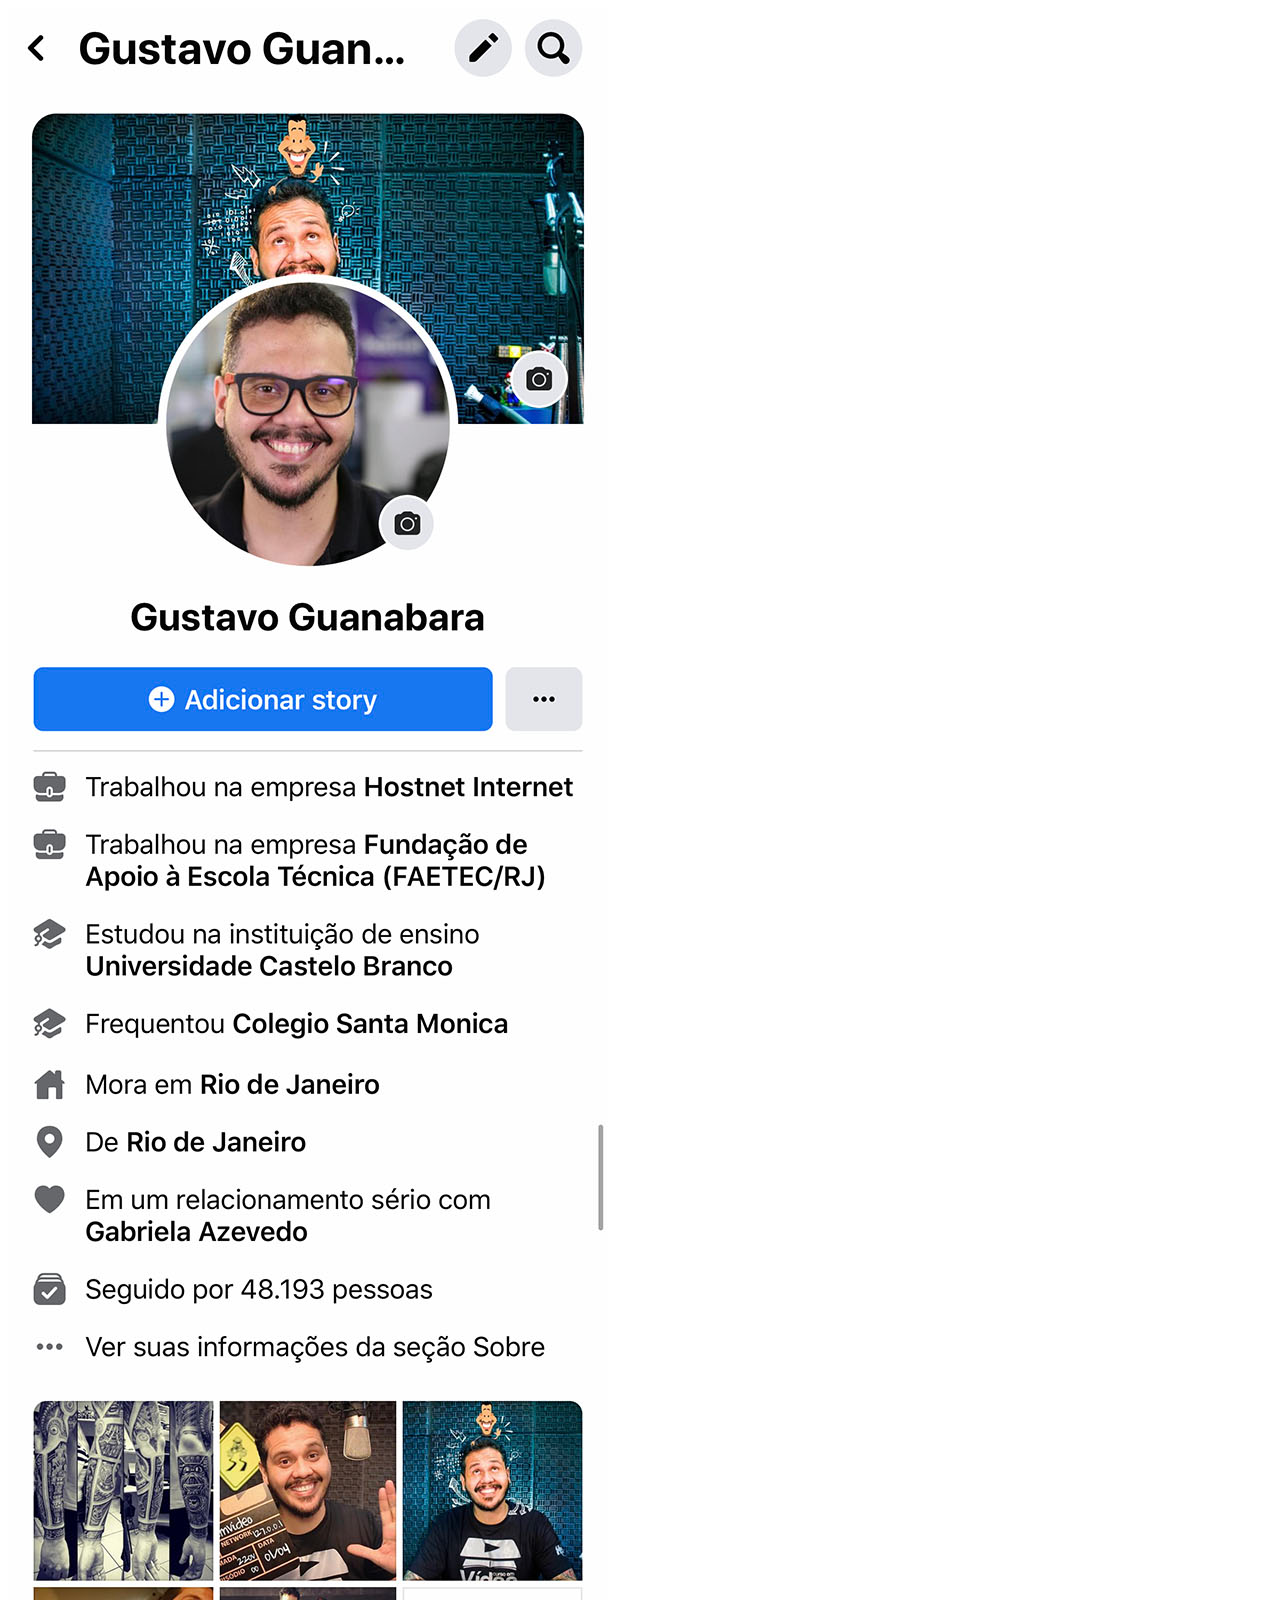
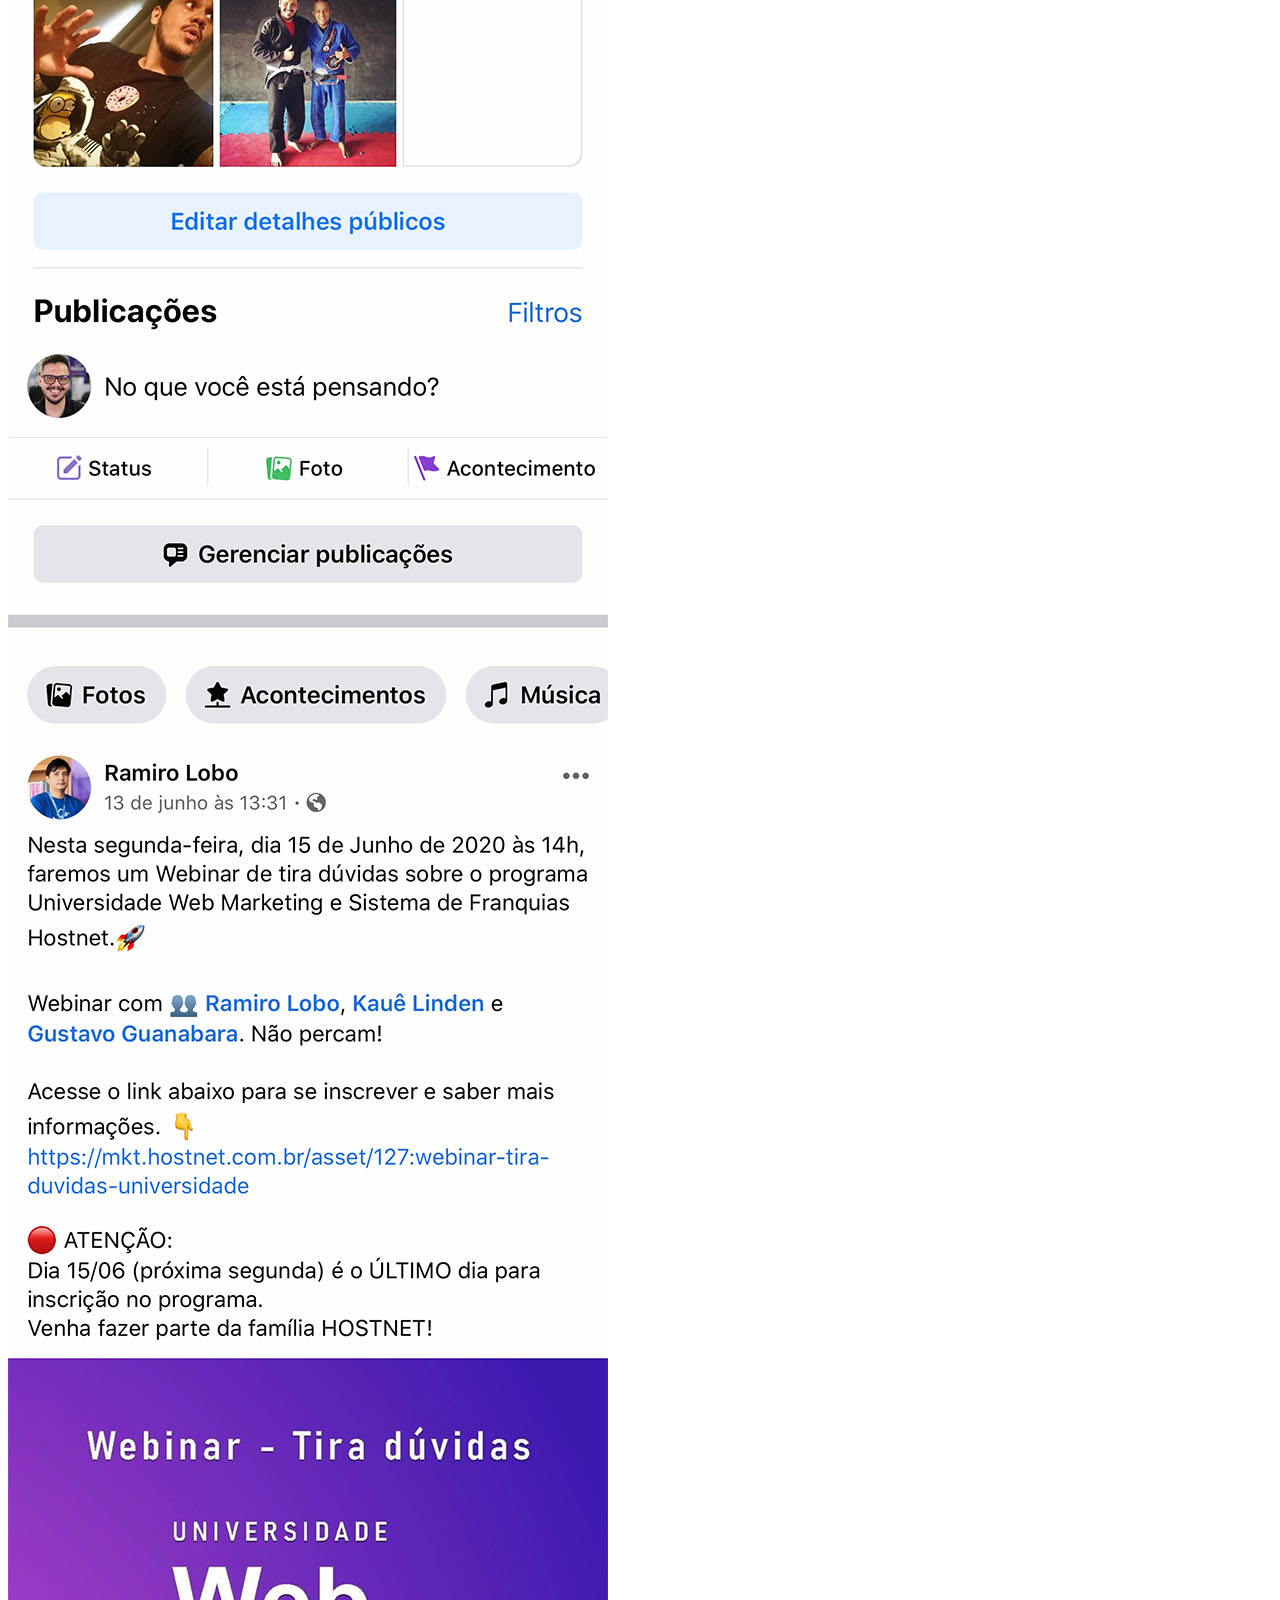
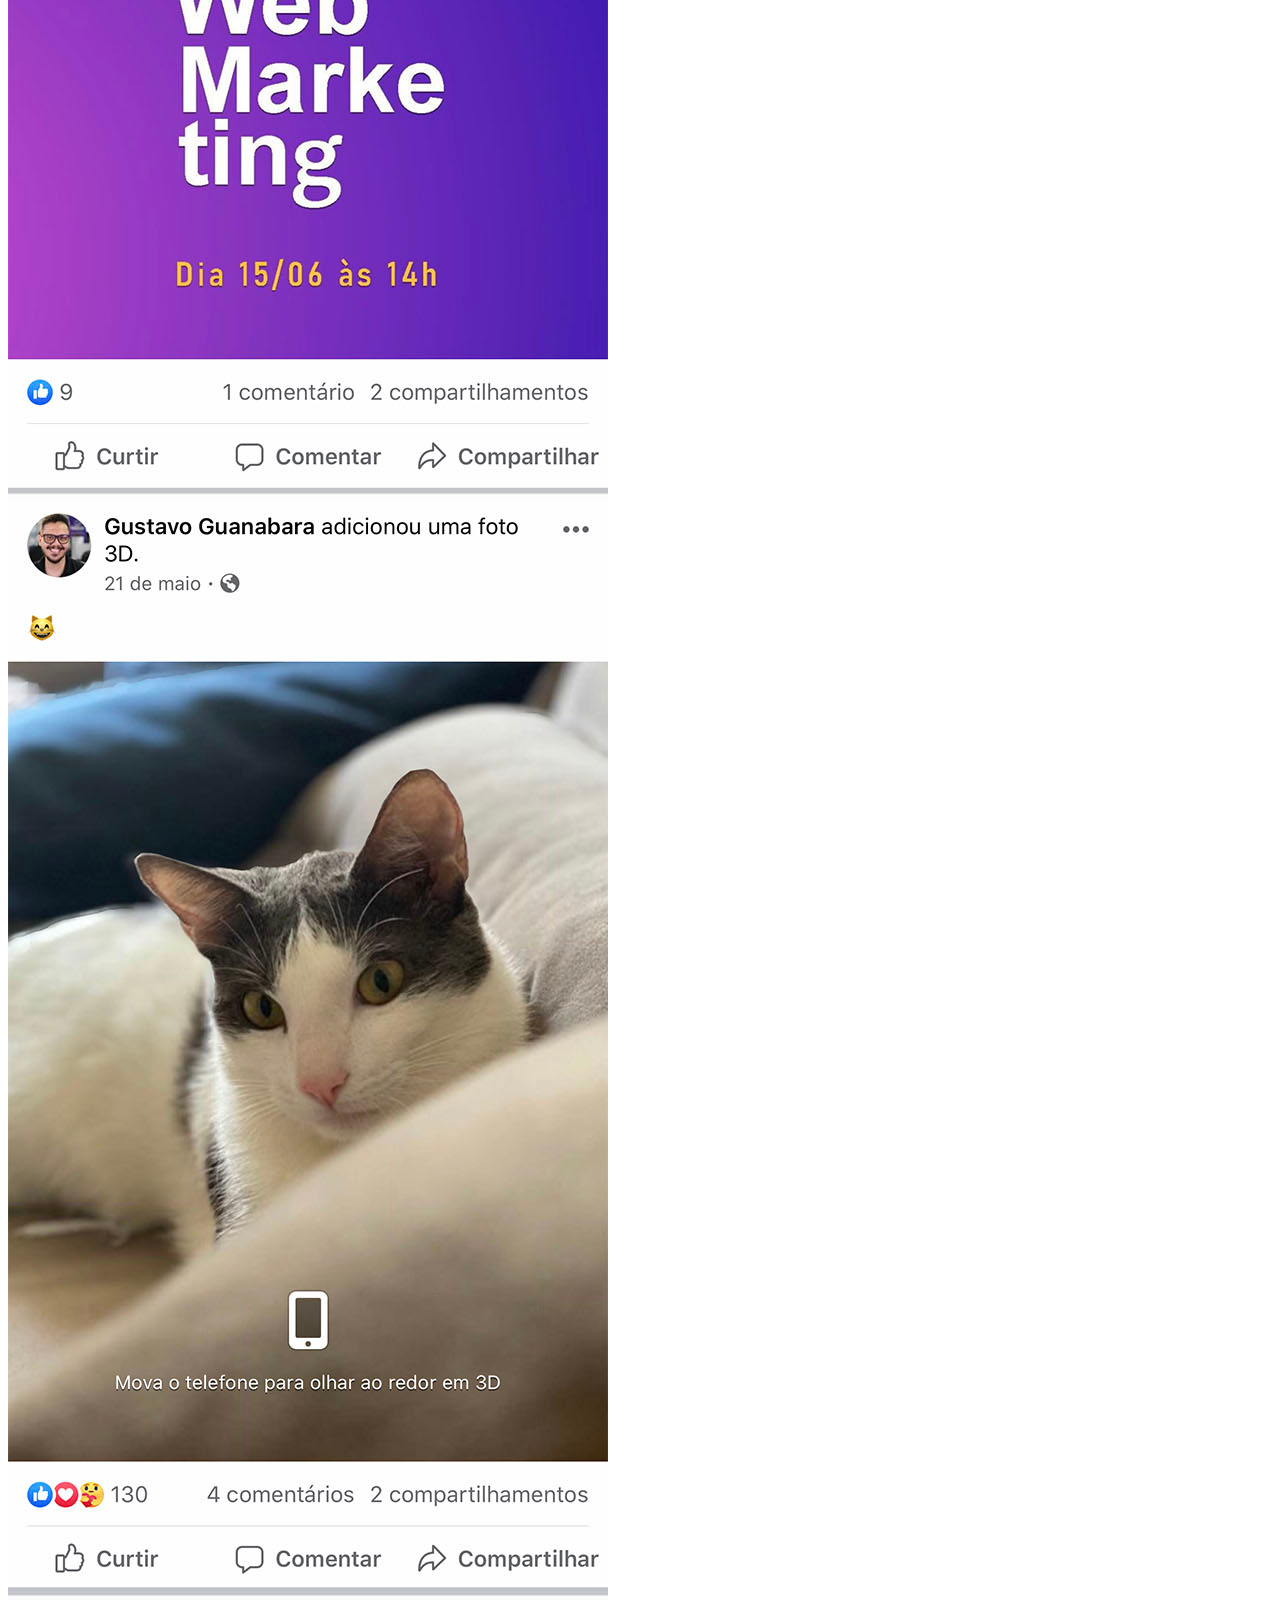
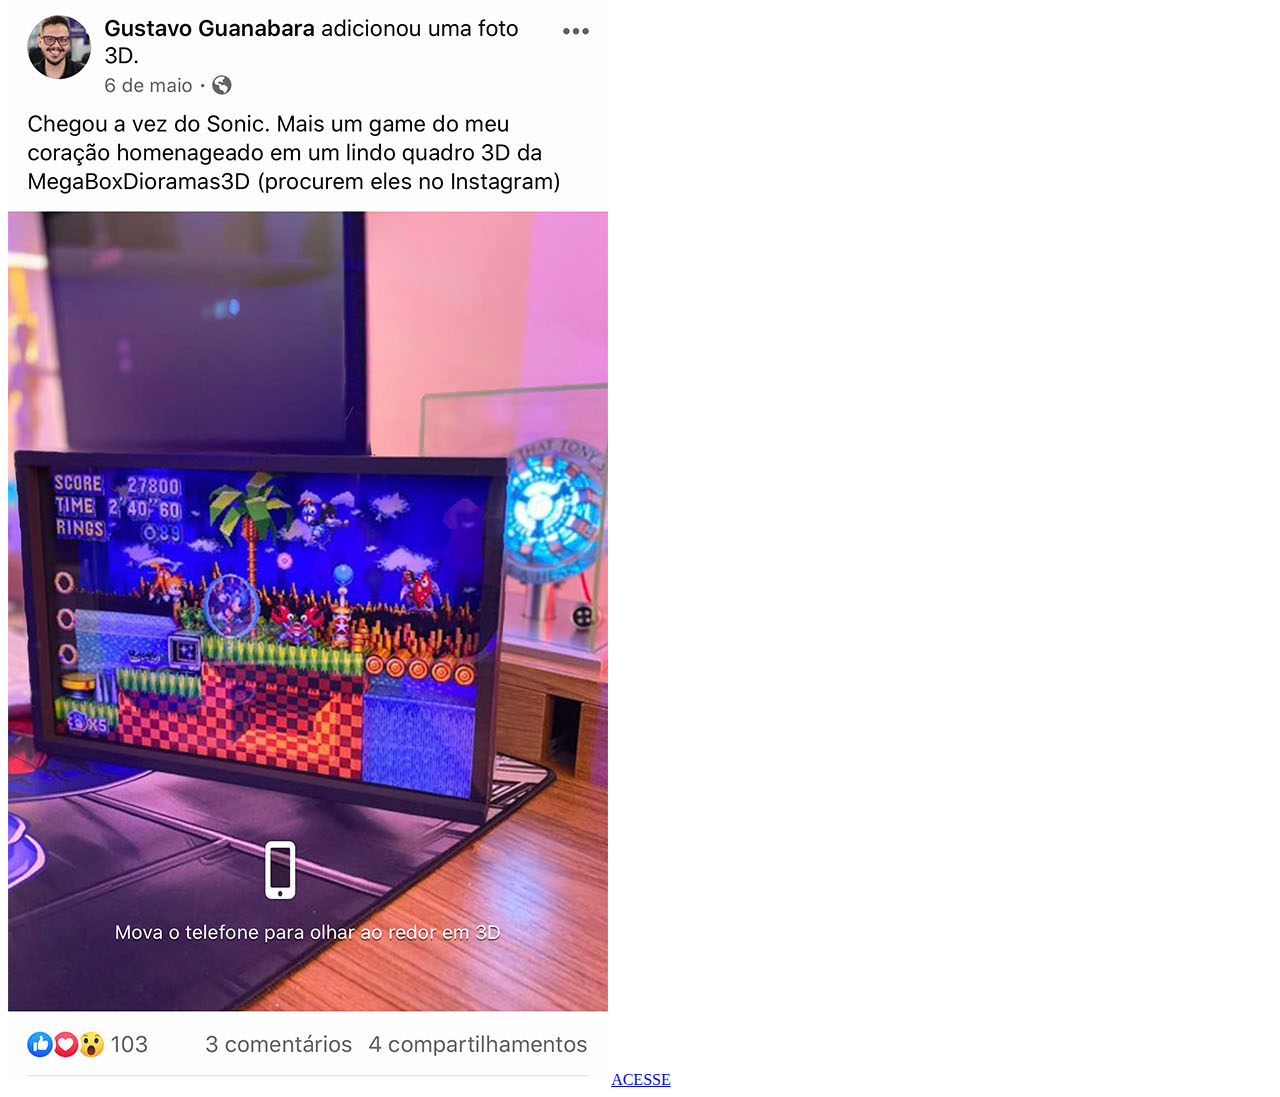
==== facebook.html @ f48b3d15 "links" ====
<!DOCTYPE html>
<html lang="pt-br">
<head>
    <meta charset="UTF-8">
    <meta http-equiv="X-UA-Compatible" content="IE=edge">
    <meta name="viewport" content="width=device-width, initial-scale=1.0">
    <title>Facebook</title>
    <link rel="stylesheet" href="social.css">
</head>
<body>
    <img src="imagens/tela-facebook.jpg" alt="Facebook">
    <a href="https://www.facebook.com/wallames96">ACESSE</a>
    
    
</body>
</html>
---- social.css ----
@charset "UTF-8";
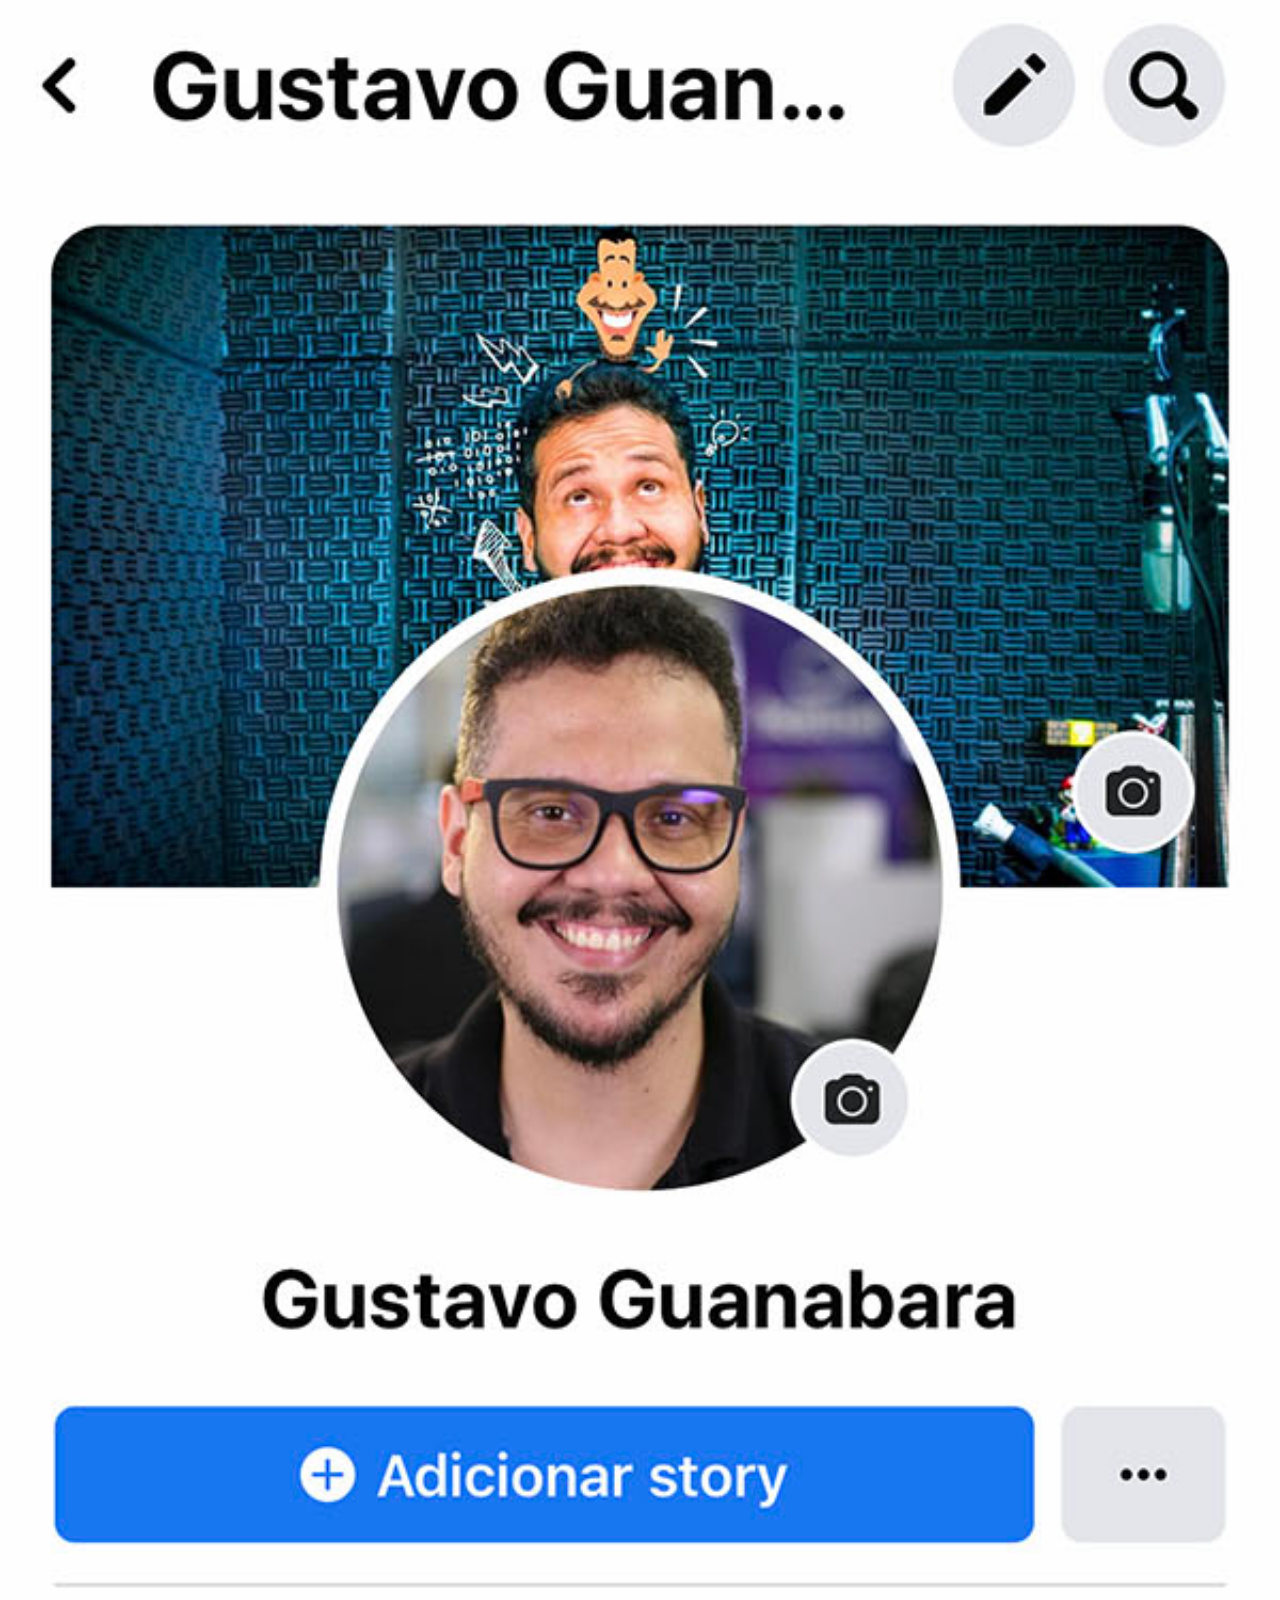
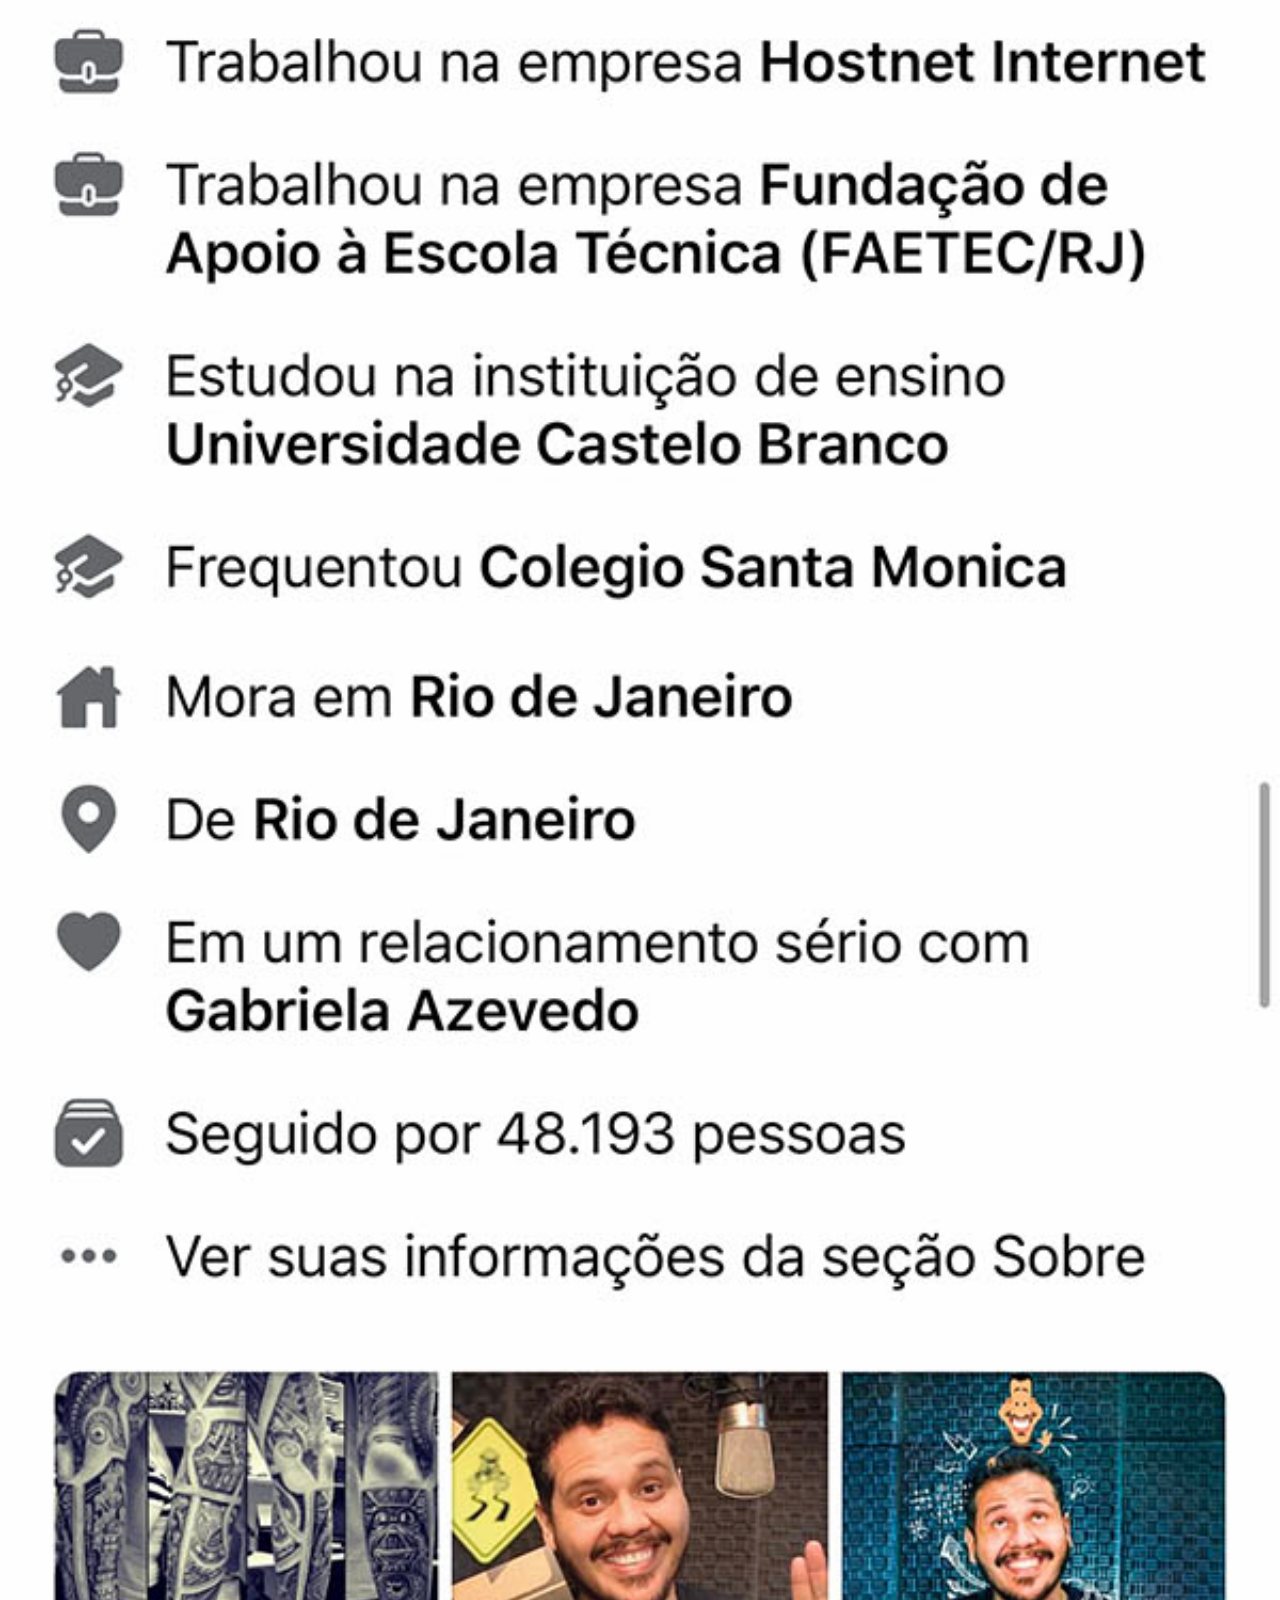
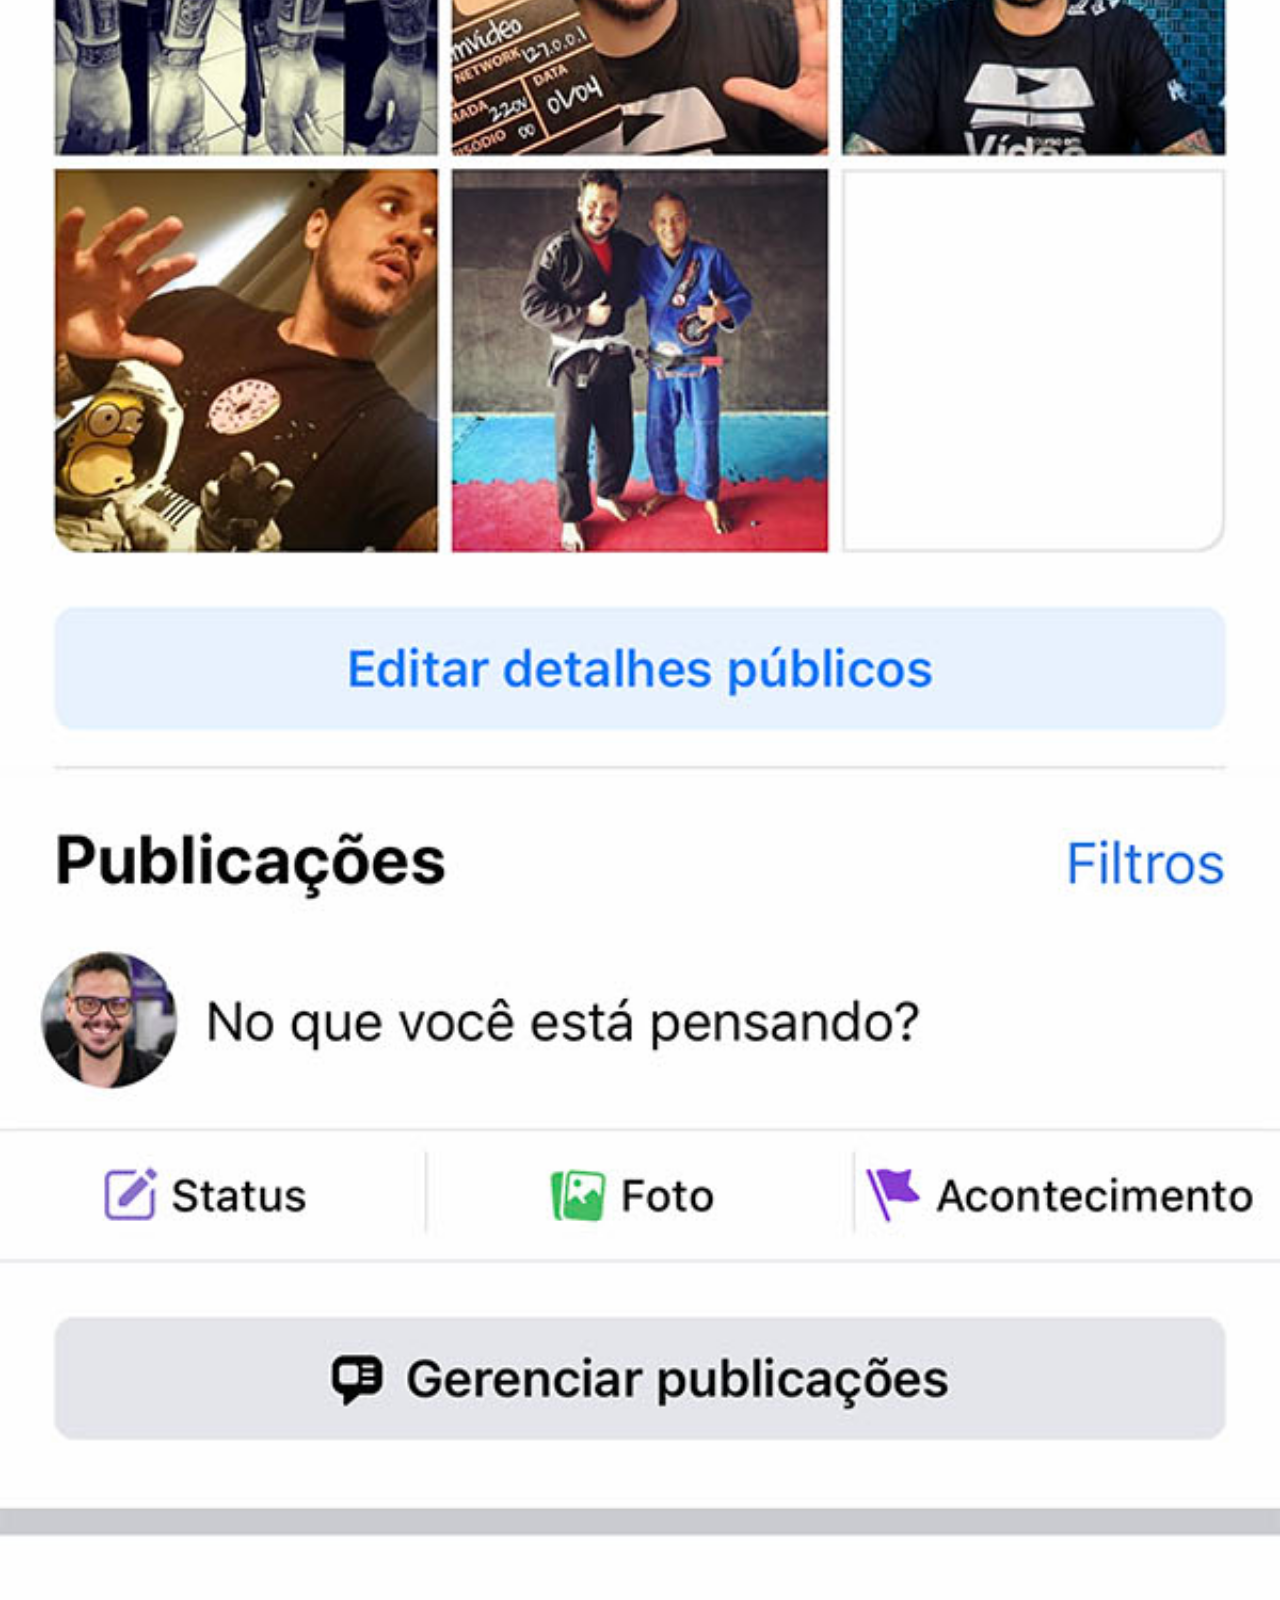
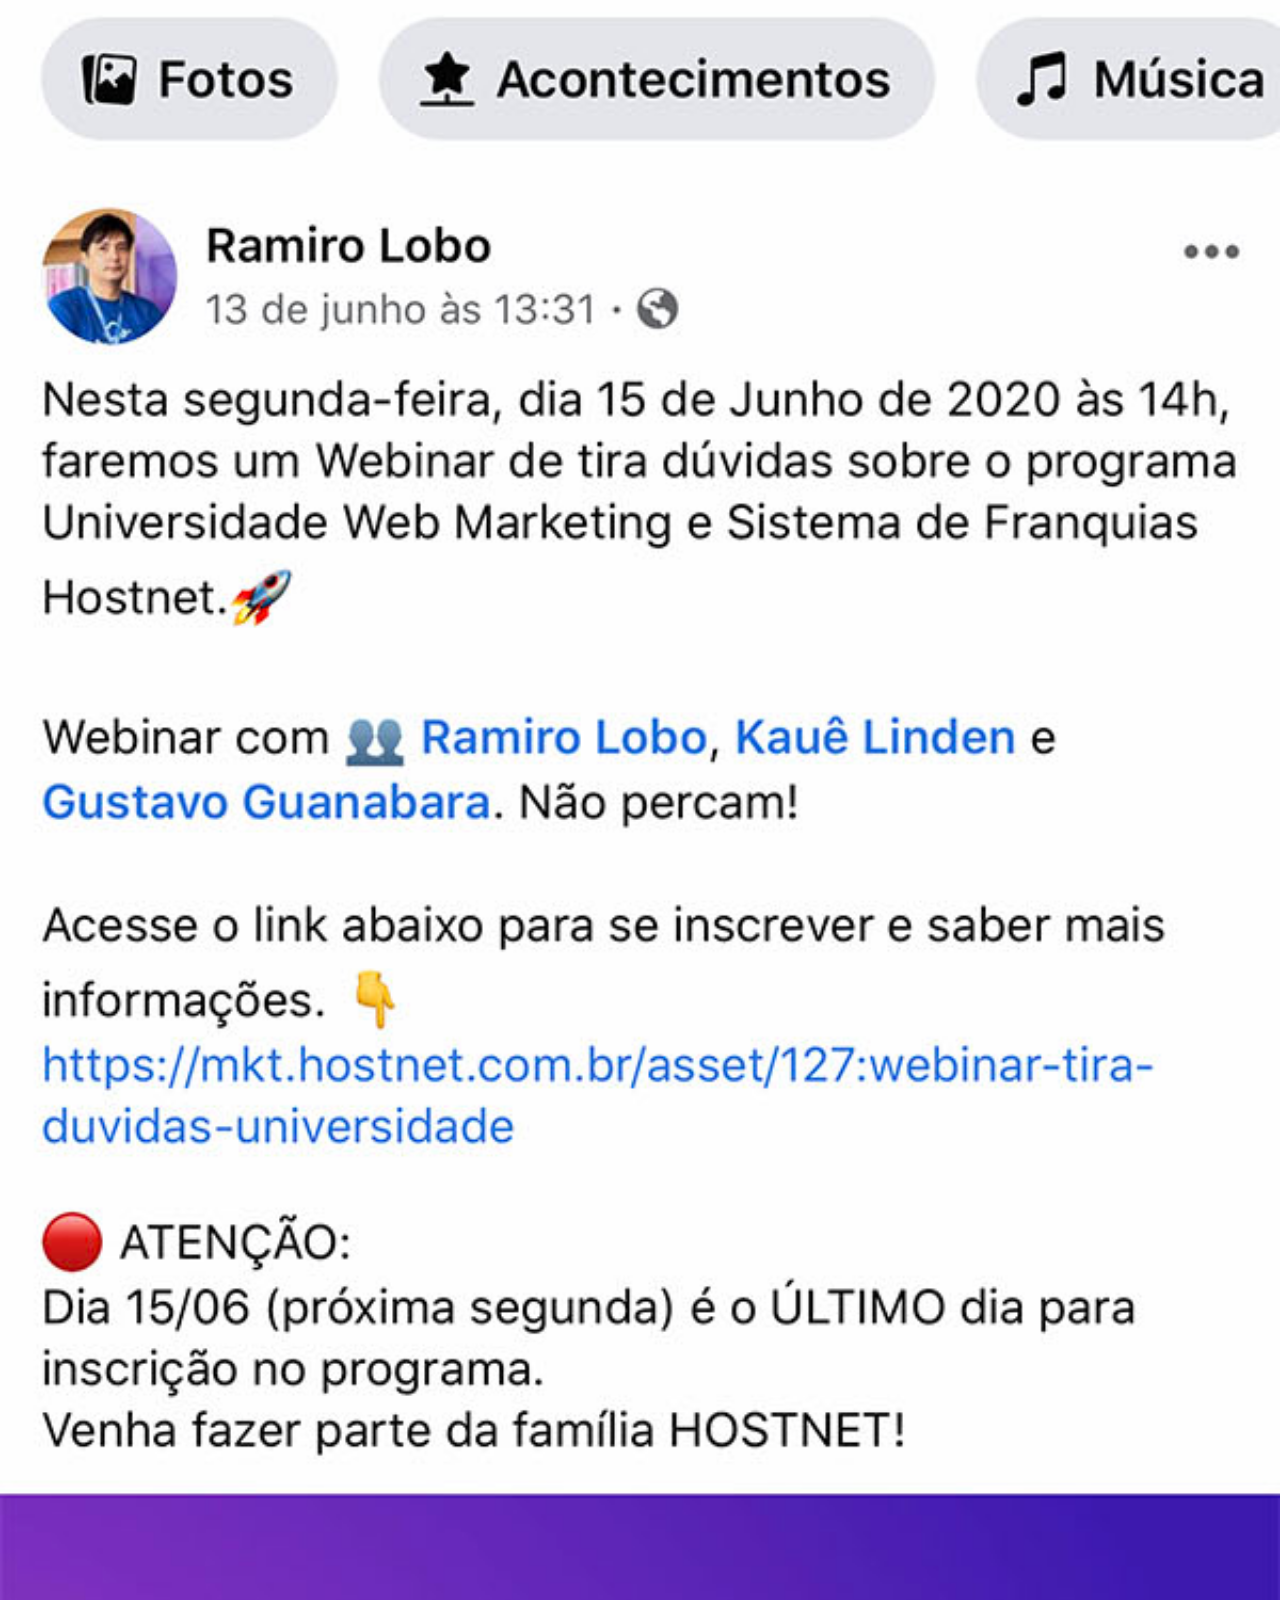
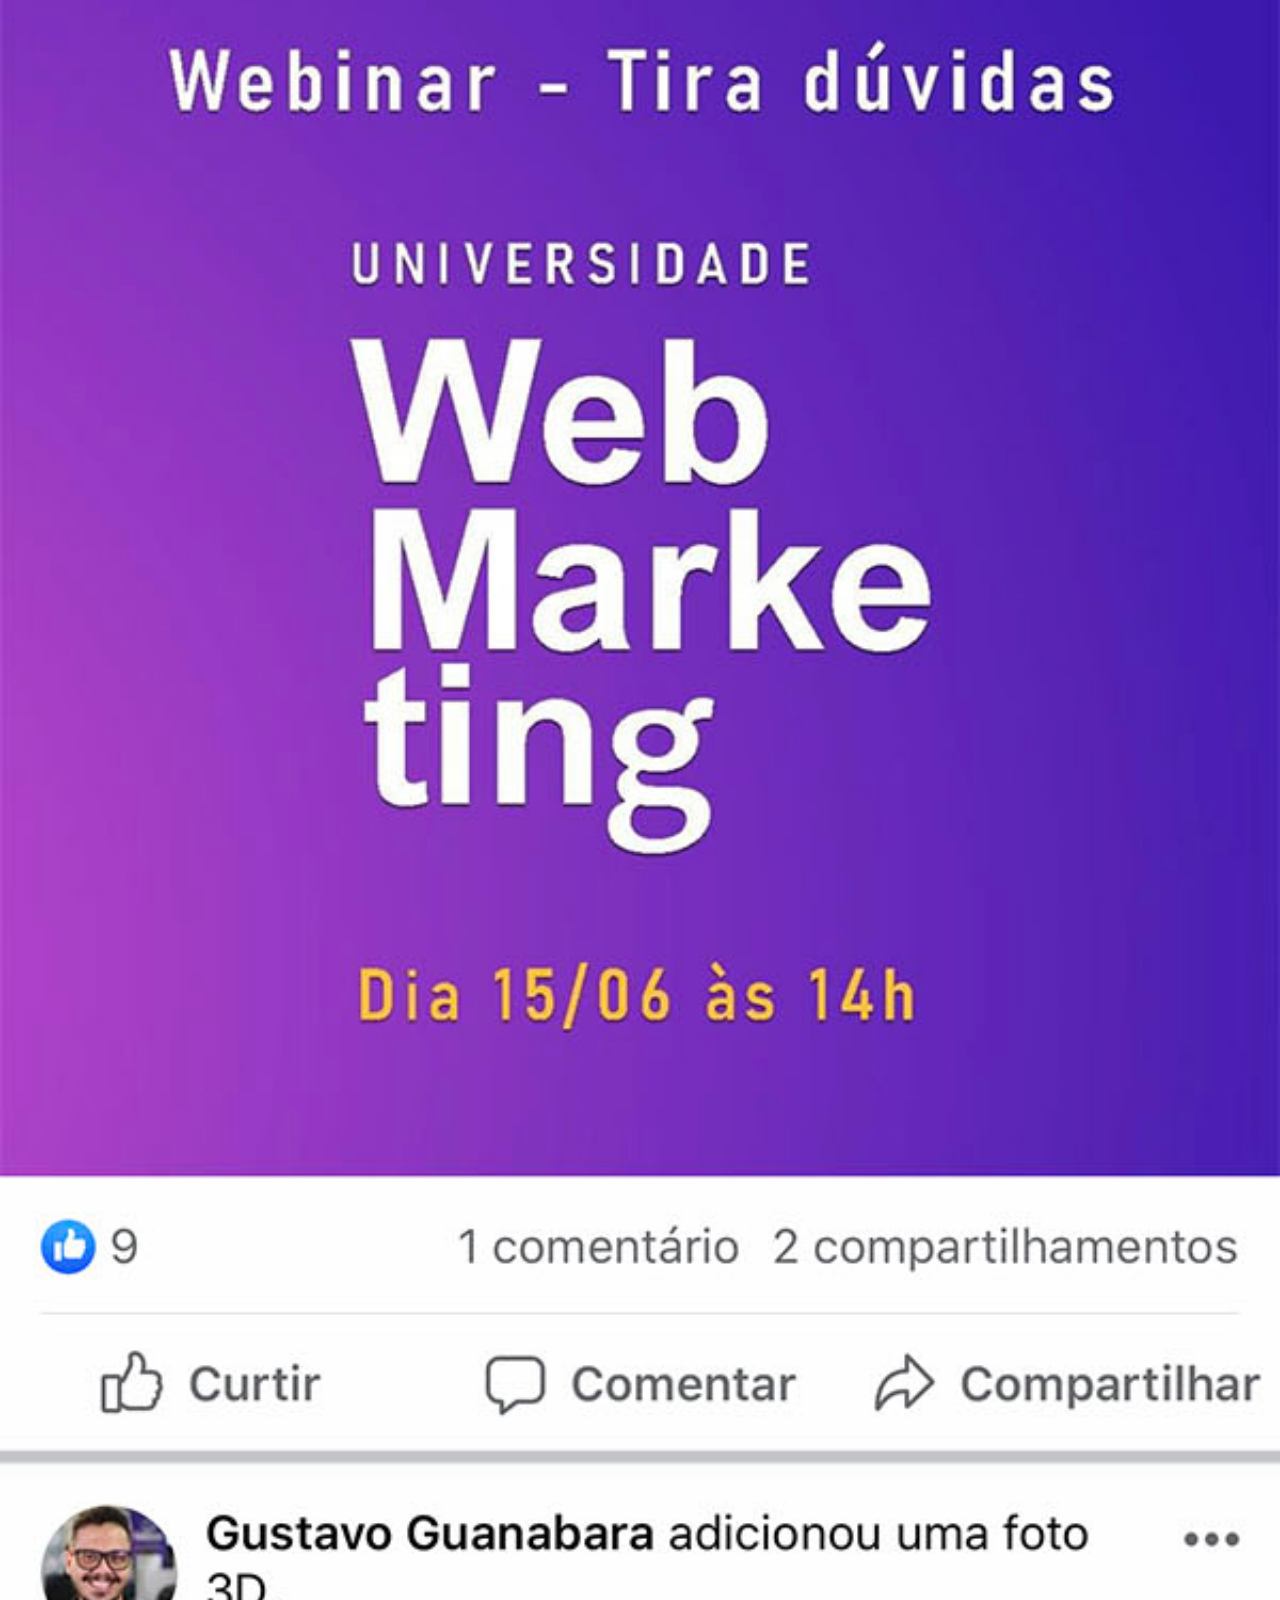
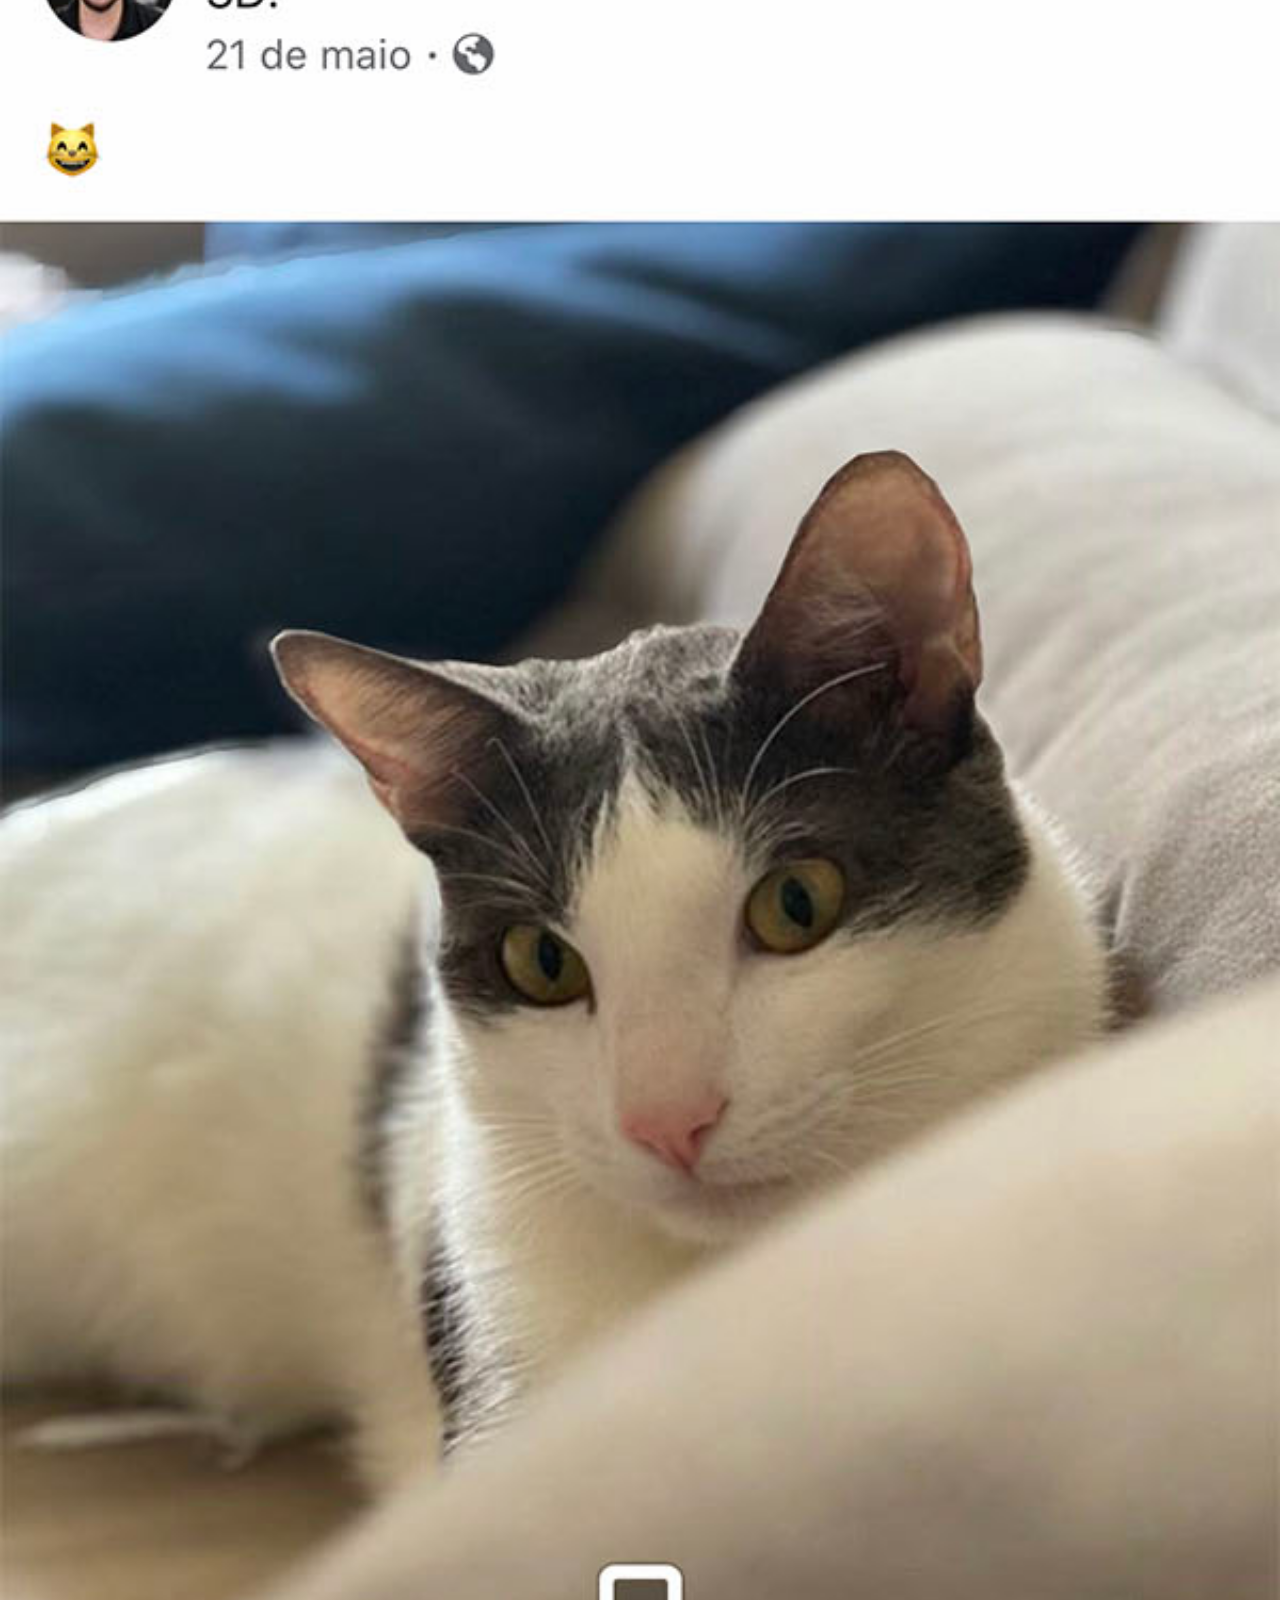
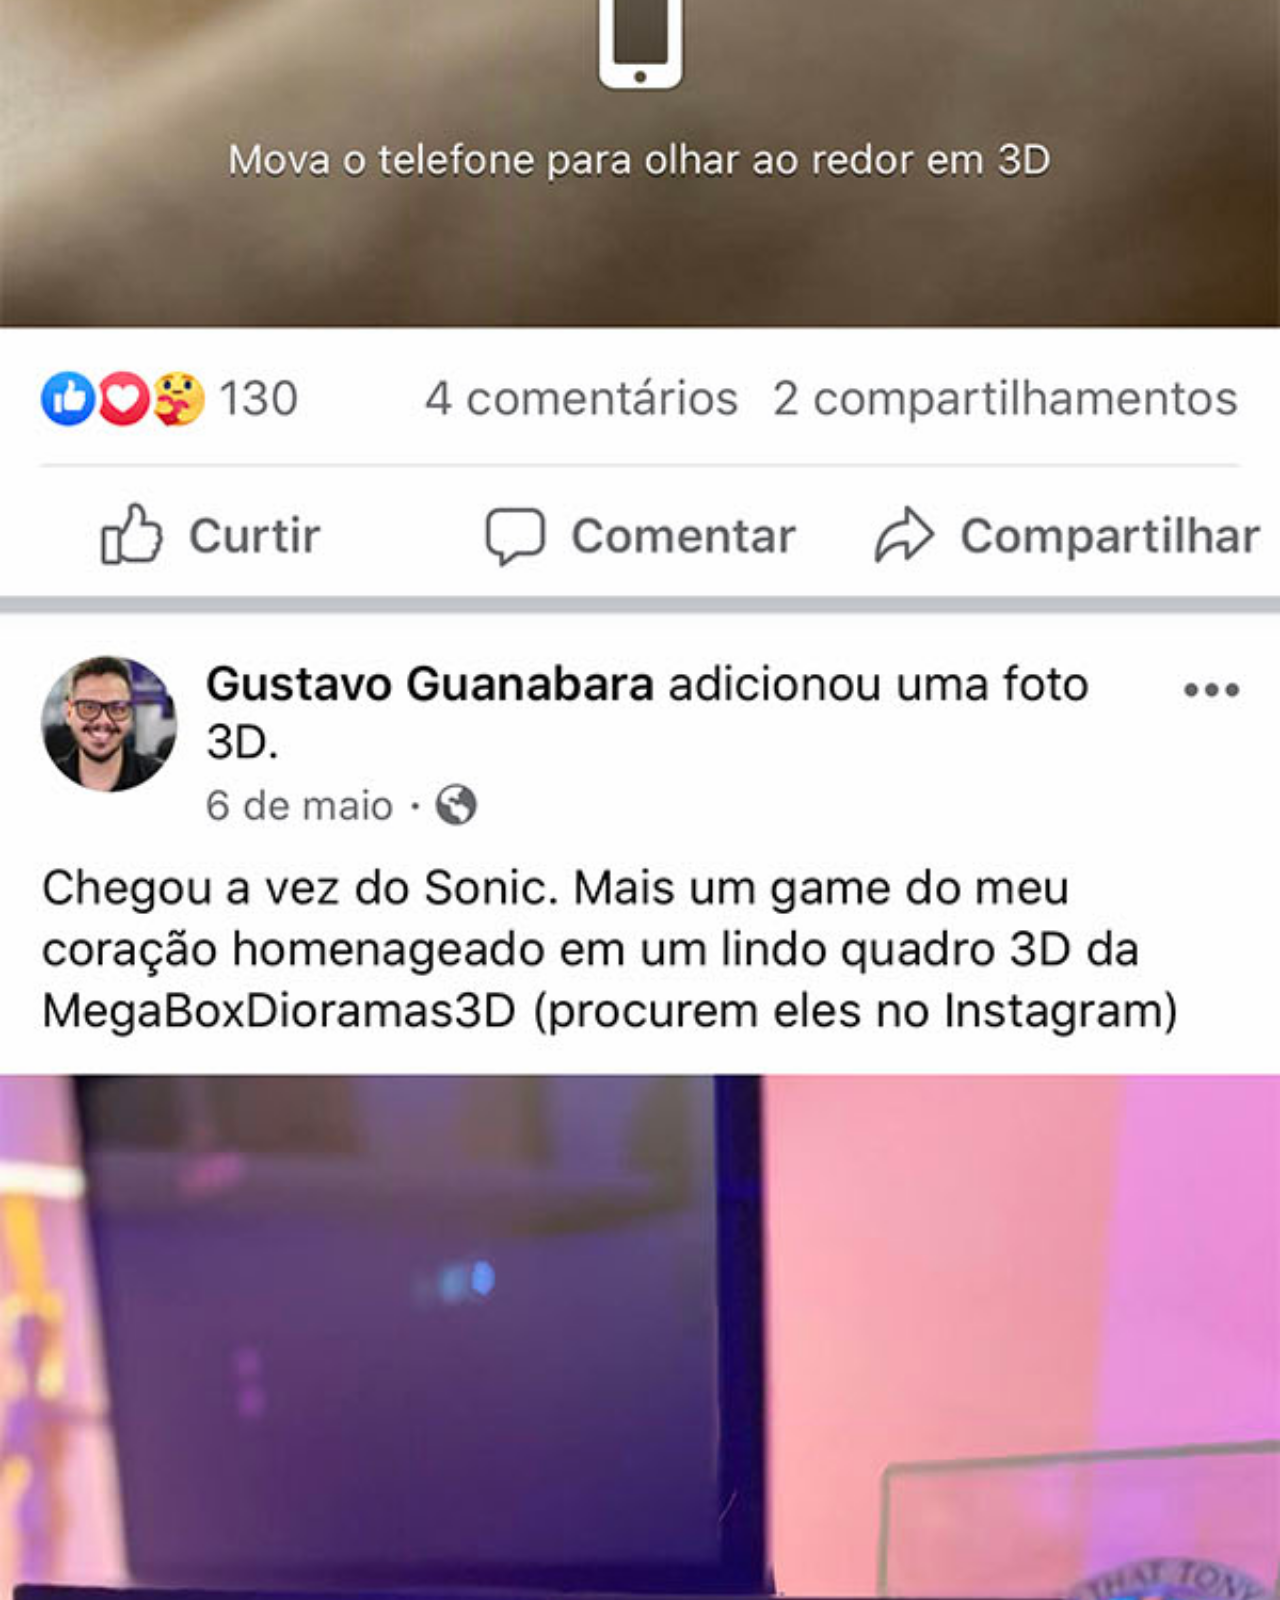
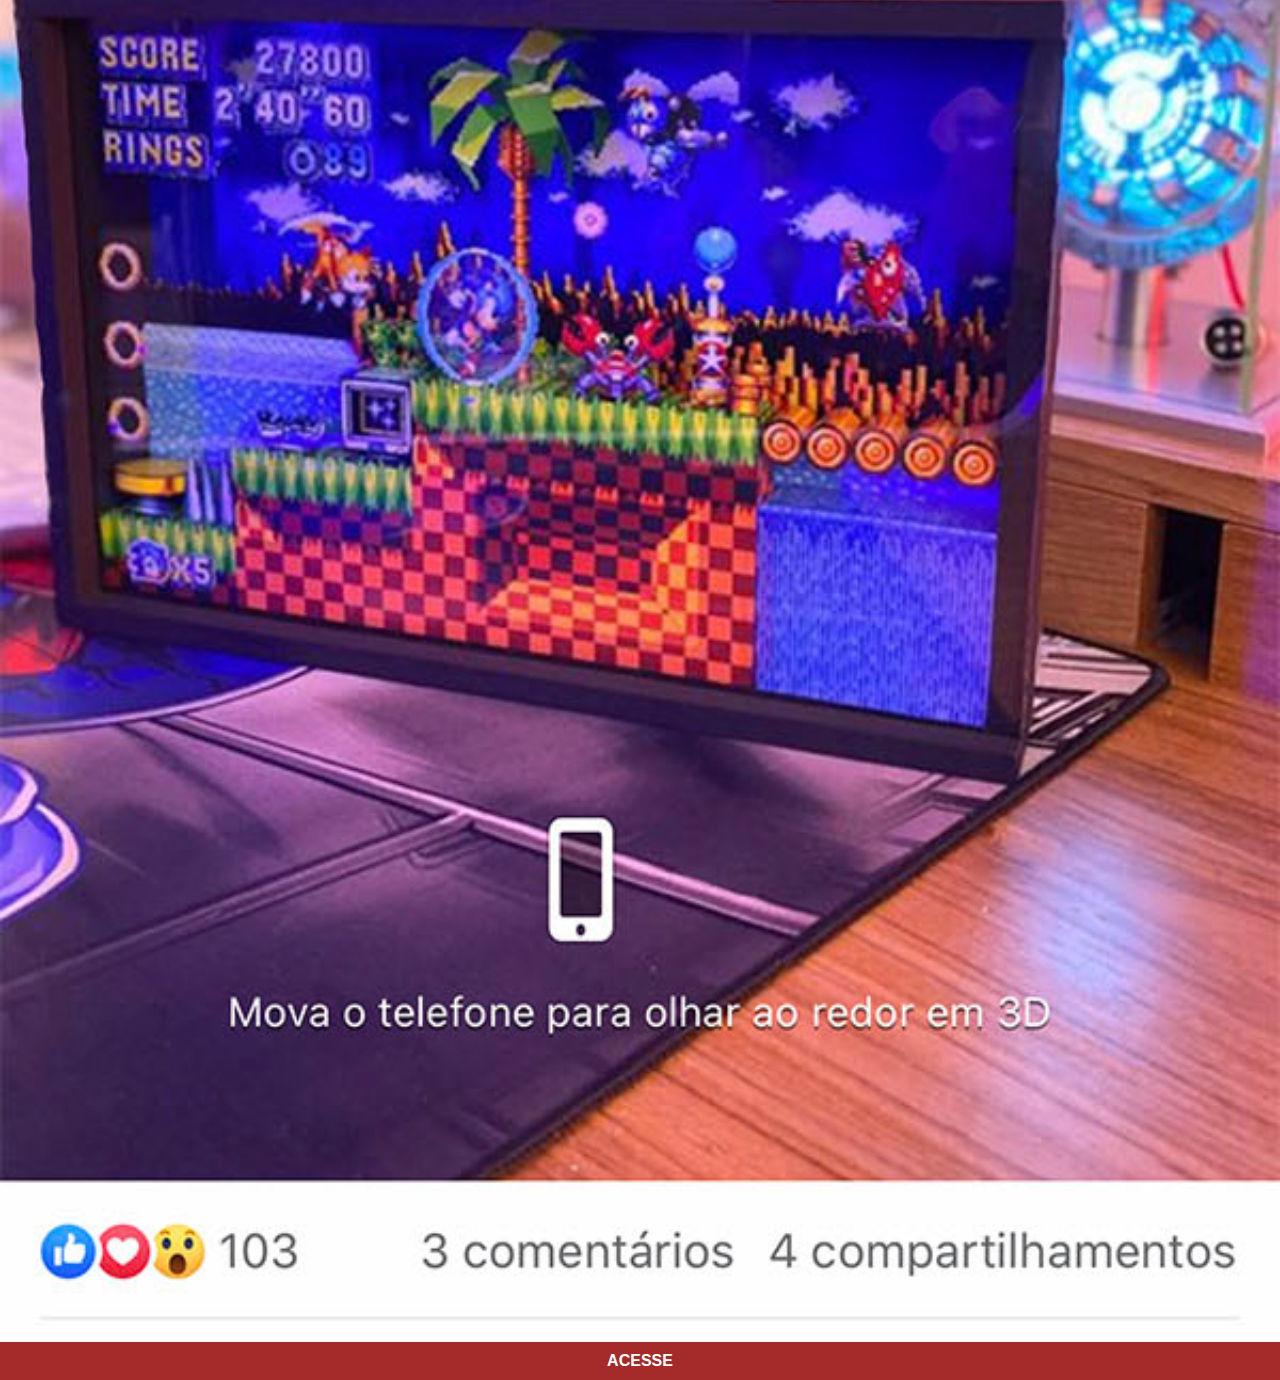
==== commit f88d169e: "projeto terminado" ====
--- a/facebook.html
+++ b/facebook.html
@@ -5,7 +5,30 @@
     <meta http-equiv="X-UA-Compatible" content="IE=edge">
     <meta name="viewport" content="width=device-width, initial-scale=1.0">
     <title>Facebook</title>
-    <link rel="stylesheet" href="social.css">
+    <style>
+        *{
+            margin: 0px;
+            padding: 0px;
+            font-family: Arial, Helvetica, sans-serif;
+        }
+        
+            
+            
+        
+        img{
+            width: 100%;
+
+        }
+        a{
+            display: block;
+            padding: 10px;
+            background-color: brown;
+            text-align: center;
+            font-weight: bold;
+            text-decoration: none;
+            color: white;
+        }
+    </style>
 </head>
 <body>
     <img src="imagens/tela-facebook.jpg" alt="Facebook">
